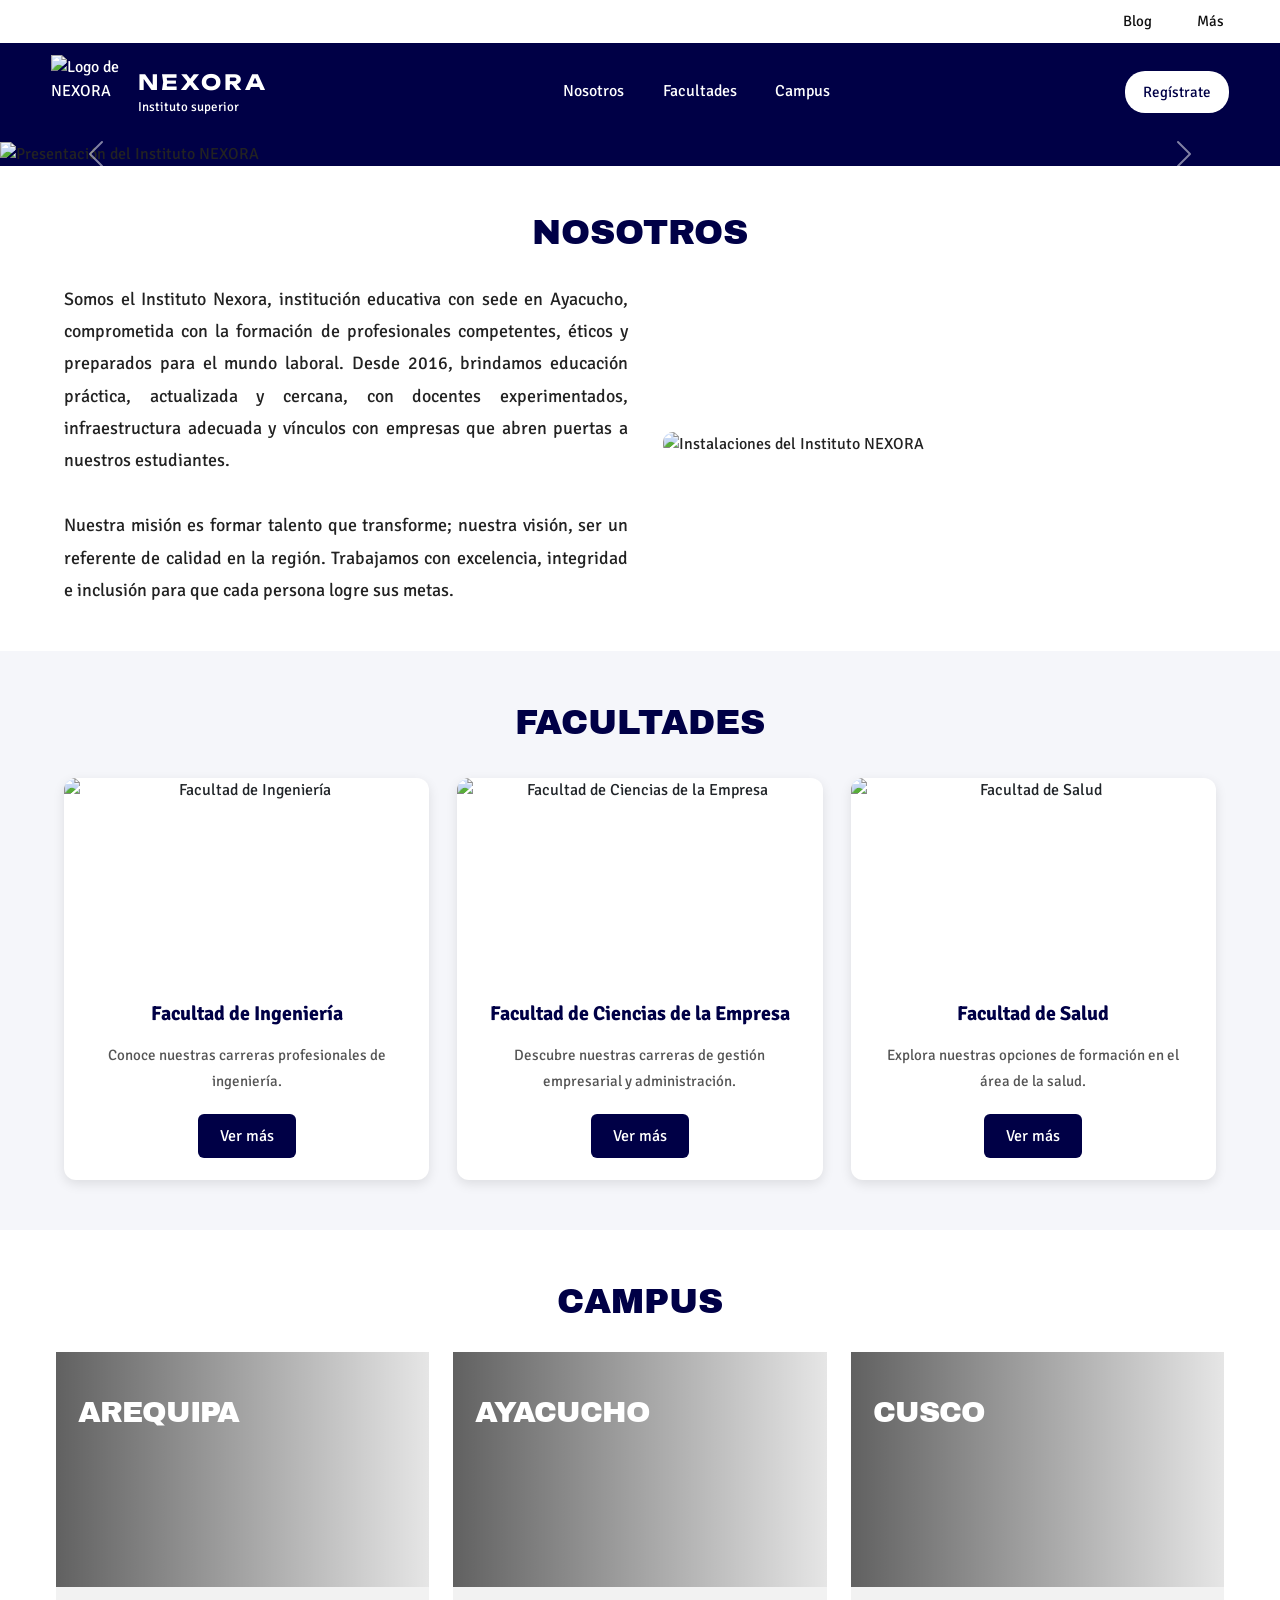
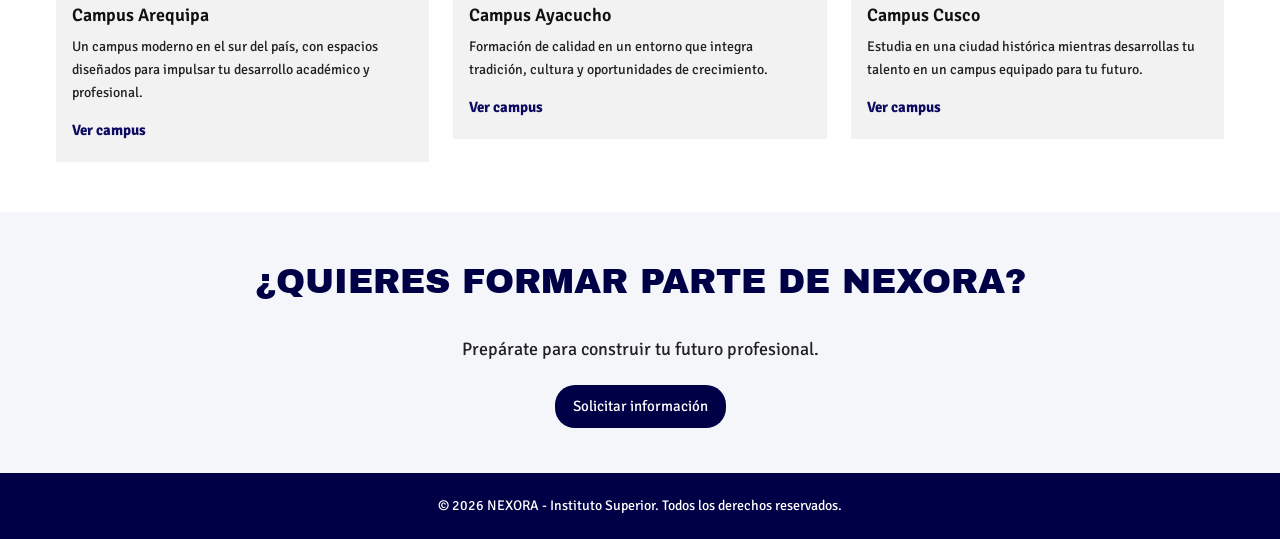
==== index.html @ b9e7db08 "primera pg" ====
<!DOCTYPE html>
<html lang="es">
<head>
    <meta charset="UTF-8">
    <meta name="viewport" content="width=device-width, initial-scale=1.0">
    <title>NEXORA</title>
    <!-- Bootstrap -->
    <link href="https://cdn.jsdelivr.net/npm/bootstrap@5.3.8/dist/css/bootstrap.min.css"
          rel="stylesheet">
    <script src="https://cdn.jsdelivr.net/npm/bootstrap@5.3.8/dist/js/bootstrap.bundle.min.js"></script>
    <!-- Fuentes -->
    <link rel="preconnect" href="https://fonts.googleapis.com">
    <link rel="preconnect" href="https://fonts.gstatic.com" crossorigin>
    <link href="https://fonts.googleapis.com/css2?family=Unbounded:wght@200..900&display=swap"
          rel="stylesheet">
    <link href="https://fonts.googleapis.com/css2?family=Signika:wght@300..700&display=swap"
          rel="stylesheet">
    <link href="https://fonts.googleapis.com/css2?family=Archivo+Black&display=swap"
          rel="stylesheet">

    <link rel="stylesheet" href="styles.css">
</head>
<body>
<header>
    <div class="inicio">
        <nav aria-label="Enlaces adicionales">
            <div class="desplegable">
                <a href="#" class="enlace">Blog</a>
                <div class="opciones">
                    <a href="#">Explorar</a>
                    <a href="#">Destacados</a>
                </div>
            </div>
            <div class="desplegable">
                <a href="#" class="enlace">Más</a>
                <div class="opciones">
                    <a href="#">Estudiantes</a>
                    <a href="#">Postulantes</a>
                    <a href="#">Docentes</a>
                </div>
            </div>
        </nav>
    </div>

    <div class="menu">
        <a href="#" class="marca">
            <img src="img/logo.png" alt="Logo de NEXORA">

            <div class="titulo">
                <p class="tit">NEXORA</p>
                <p class="subtitulo">Instituto superior</p>
            </div>
        </a>
        <nav class="navegacion" aria-label="Menú principal">
            <a href="#nosotros">Nosotros</a>
            <a href="#facultades">Facultades</a>
            <a href="#campus">Campus</a>
        </nav>
        <a href="registro.html" class="btn-registro">Regístrate</a>
    </div>
</header>

<main>

    <!-- CARRUSEL -->
    <section class="carrusel" aria-label="Presentación de NEXORA">
        <div id="carouselStacked"
             class="carousel slide"
             data-bs-ride="carousel"
             data-bs-interval="5000">

            <div class="carousel-inner">
                <div class="carousel-item active">
                    <img src="img/inicio.png"
                         class="d-block w-100"
                         alt="Presentación del Instituto NEXORA">
                </div>
                <div class="carousel-item">
                    <img src="img/segundo.png"
                         class="d-block w-100"
                         alt="Instalaciones del instituto">
                </div>
                <div class="carousel-item">
                    <img src="img/blog.png"
                         class="d-block w-100"
                         alt="Actividades de NEXORA">
                </div>
            </div>
            <button class="carousel-control-prev"
                    type="button"
                    data-bs-target="#carouselStacked"
                    data-bs-slide="prev"
                    aria-label="Imagen anterior">
                <span class="carousel-control-prev-icon"
                      aria-hidden="true"></span>
            </button>
            <button class="carousel-control-next"
                    type="button"
                    data-bs-target="#carouselStacked"
                    data-bs-slide="next"
                    aria-label="Imagen siguiente">
                <span class="carousel-control-next-icon"
                      aria-hidden="true"></span>
            </button>
        </div>
    </section>

    <section class="principal" id="nosotros">
        <h1>NOSOTROS</h1>
        <div class="contenido">
            <p>
                Somos el Instituto Nexora, institución educativa con sede
                en Ayacucho, comprometida con la formación de profesionales
                competentes, éticos y preparados para el mundo laboral.
                Desde 2016, brindamos educación práctica, actualizada y
                cercana, con docentes experimentados, infraestructura
                adecuada y vínculos con empresas que abren puertas a
                nuestros estudiantes.
                <br><br>
                Nuestra misión es formar talento que transforme; nuestra
                visión, ser un referente de calidad en la región.
                Trabajamos con excelencia, integridad e inclusión para
                que cada persona logre sus metas.
            </p>
            <img src="img/nosotros.jpeg"
                 alt="Instalaciones del Instituto NEXORA">
        </div>
    </section>

    <!-- FACULTADES -->
    <section class="facultad" id="facultades">
        <h1>FACULTADES</h1>
        <div class="contenedor">
            <article class="card facultad-card">
                <img src="img/inge.jpeg"
                     class="card-img-top"
                     alt="Facultad de Ingeniería">
                <div class="card-body">
                    <h2 class="card-title">Facultad de Ingeniería</h2>
                    <p class="card-text">
                        Conoce nuestras carreras profesionales de ingeniería.
                    </p>
                    <a href="#" class="btn btn-primary">Ver más</a>
                </div>
            </article>

            <article class="card facultad-card">
                <img src="img/admin.jpeg"
                     class="card-img-top"
                     alt="Facultad de Ciencias de la Empresa">
                <div class="card-body">
                    <h2 class="card-title">
                        Facultad de Ciencias de la Empresa
                    </h2>
                    <p class="card-text">
                        Descubre nuestras carreras de gestión empresarial
                        y administración.
                    </p>
                    <a href="#" class="btn btn-primary">Ver más</a>
                </div>
            </article>

            <article class="card facultad-card">
                <img src="img/salud.jpeg"
                     class="card-img-top"
                     alt="Facultad de Salud">
                <div class="card-body">
                    <h2 class="card-title">Facultad de Salud</h2>
                    <p class="card-text">
                        Explora nuestras opciones de formación en el área
                        de la salud.
                    </p>
                    <a href="salud.html" class="btn btn-primary">Ver más</a>
                </div>
            </article>
        </div>
    </section>

    <section class="campus-seccion" id="campus">
        <h1>CAMPUS</h1>
        <div class="campus">

            <!-- AREQUIPA -->
            <article class="campus-card">
                <div class="campus-imagen arequipa">
                    <div class="campus-titulo">
                        <h2>AREQUIPA</h2>
                    </div>
                </div>
                <div class="campus-contenido">
                    <h3>Campus Arequipa</h3>
                    <p>
                        Un campus moderno en el sur del país, con espacios
                        diseñados para impulsar tu desarrollo académico
                        y profesional.
                    </p>
                    <a href="#">Ver campus</a>
                </div>
            </article>
            
            <!-- AYACUCHO -->            
             <article class="campus-card">
                <div class="campus-imagen ayacucho">
                    <div class="campus-titulo">
                        <h2>AYACUCHO</h2>
                    </div>
                </div>
                <div class="campus-contenido">
                    <h3>Campus Ayacucho</h3>
                    <p>
                        Formación de calidad en un entorno que integra
                        tradición, cultura y oportunidades de crecimiento.
                    </p>
                    <a href="ayacucho.html">Ver campus</a>
                </div>
            </article>

            <!-- CUSCO -->            
             <article class="campus-card">
                <div class="campus-imagen cusco">
                    <div class="campus-titulo">
                        <h2>CUSCO</h2>
                    </div>
                </div>
                <div class="campus-contenido">
                    <h3>Campus Cusco</h3>
                    <p>
                        Estudia en una ciudad histórica mientras desarrollas
                        tu talento en un campus equipado para tu futuro.
                    </p>
                    <a href="#">Ver campus</a>
                </div>
            </article>
        </div>
    </section>

    <section class="registro" id="registro">
        <h1>¿QUIERES FORMAR PARTE DE NEXORA?</h1>
        <p>Prepárate para construir tu futuro profesional.</p>
        <a href="mailto:informes@nexora.edu.pe" class="btn-registro">
            Solicitar información
        </a>
    </section>
</main>

<footer class="footer">
    <p>&copy; 2026 NEXORA - Instituto Superior. Todos los derechos reservados.</p>
</footer>

<script src="script.js" defer></script>

</body>
</html>
---- styles.css ----
* {
    margin: 0;
    padding: 0;
    box-sizing: border-box;
}

html {
    scroll-behavior: smooth;
    scroll-padding-top: 20px;
}

body {
    width: 100%;
    overflow-x: hidden;
    background-color: #ffffff;
    color: #222222;
    font-family: "Signika", sans-serif;
}

img {
    max-width: 100%;
}

h1 {
    font-family: "Archivo Black", sans-serif;
    color: #000046;
    font-size: clamp(25px, 3vw, 35px);
    text-align: center;
    margin-bottom: 30px;
}

/*MENÚ SUPERIOR*/
header {
    width: 100%;
    display: flex;
    flex-direction: column;
}

.inicio {
    min-height: 42px;
    background-color: #ffffff;
    display: flex;
    justify-content: flex-end;
    align-items: center;
    padding: 5px 4%;
}

.inicio nav {
    display: flex;
    align-items: center;
    gap: 35px;
}

.desplegable {
    position: relative;
}

.desplegable > a {
    display: block;
    color: #111111;
    text-decoration: none;
    padding: 5px;
    font-size: 15px;
}

.desplegable > a:hover {
    color: #397fc0;
}

/* Submenú */
.opciones {
    display: none;
    position: absolute;
    background-color: white;
    min-width: 170px;
}

.opciones a {
    display: block;
    padding: 10px;
    color: black;
    text-decoration: none;
}

.opciones a:hover {
    background-color: #e7f0fa;
}

.desplegable:hover .opciones {
    display: block;
}

.menu {
    width: 100%;
    background-color: #000046;
    color: white;
    display: flex;
    justify-content: space-between;
    align-items: center;
    gap: 25px;
    padding: 12px 4%;
}

/* Logo y nombre */
.marca {
    display: flex;
    align-items: center;
    gap: 12px;

    /* Evita que un elemento se haga más pequeño */
    flex-shrink: 0;

    color: white;
    text-decoration: none;
}

.marca img {
    width: 75px;
    height: 75px;
    object-fit: contain;
}

.titulo {
    font-family: "Unbounded", sans-serif;
    margin: 0;
}

.titulo p {
    margin: 0;
}

.tit {
    font-size: 21px;
    font-weight: 700;
    letter-spacing: 3px;
}

.subtitulo {
    font-family: "Signika", sans-serif;
    font-size: 13px;
    margin-top: 4px;
}

.navegacion {
    display: flex;
    justify-content: center;
    align-items: center;
    gap: clamp(15px, 3vw, 45px);
}

.navegacion a {
    color: white;
    text-decoration: none;
    white-space: nowrap;
    padding: 10px 0;
    border-bottom: 2px solid transparent;
    transition: border-color 0.3s, color 0.3s;
}

.navegacion a:hover {
    color: #a9d7ff;
    border-bottom-color: white;
}

/* Botón de registro */

.btn-registro {
    /* Permite que un elemento se comporte como un elemento en línea */
    display: inline-block;

    flex-shrink: 0;
    background-color: white;
    color: #000046;
    text-decoration: none;
    text-align: center;
    border: none;
    border-radius: 20px;
    padding: 10px 18px;
    font-family: "Signika", sans-serif;
    font-size: 15px;
    transition: background-color 0.3s, color 0.3s;
}

.btn-registro:hover {
    background-color: #3987c7;
    color: white;
}

.carrusel {
    width: 100%;
    background-color: #000046;
}

.carrusel img {
    display: block;
    width: 100%;
    object-fit: cover;
    object-position: center;
}

/* NOSOTROS*/
.principal {
    width: 100%;
    background-color: white;
    padding: 45px 5%;
}

.principal h1 {
    margin-bottom: 30px;
}

.contenido {
    display: flex;
    align-items: center;
    justify-content: space-between;
    gap: 35px;
}

.contenido p {
    flex: 1;
    min-width: 0;

    margin: 0;
    font-size: 18px;
    line-height: 1.8;
    text-align: justify;
}

.contenido img {
    width: 48%;
    max-width: 600px;
    max-height: 400px;
    object-fit: cover;
    border-radius: 10px;
}


/* SECCIÓN */

.facultad {
    width: 100%;
    padding: 50px 5%;
    background-color: #f5f6fa;
    text-align: center;
}

.facultad h1 {
    margin-bottom: 35px;
}

.contenedor {
    display: grid;
    grid-template-columns: repeat(3, minmax(0, 1fr));
    gap: 28px;
    align-items: stretch;
}

/* Especificidad para no afectar otras tarjetas */
.facultad .facultad-card {
    width: 100%;
    min-width: 0;
    height: 100%;
    border: none;
    border-radius: 12px;
    overflow: hidden;
    background-color: white;
    box-shadow: 0 4px 12px rgba(0, 0, 0, 0.10);
    transition: transform 0.3s, box-shadow 0.3s;
}

.facultad .card-img-top {
    display: block;
    width: 100%;
    height: 200px;
    object-fit: cover;
}

.facultad .card-body {
    padding: 22px;
    display: flex;
    flex-direction: column;
    align-items: center;
}

.facultad .card-title {
    color: #000046;
    font-family: "Signika", sans-serif;
    font-size: 20px;
    font-weight: 700;
    line-height: 1.4;
    margin-bottom: 15px;
}

.facultad .card-text {
    color: #555555;
    font-size: 15px;
    line-height: 1.7;
    margin-bottom: 20px;
}

.facultad .btn {
    background-color: #000046;
    border: none;
    border-radius: 6px;
    padding: 10px 22px;
    margin-top: auto;
}

.facultad .btn:hover {
    background-color: #252575;
}

.facultad .facultad-card:hover {
    transform: translateY(-6px);
    box-shadow: 0 10px 22px rgba(0, 0, 0, 0.16);
}

/* CAMPUS */
.campus-seccion {
    width: 100%;
    padding: 50px 4.4%;
    background-color: #ffffff;
}

.campus-seccion h1 {
    margin-bottom: 30px;
}

.campus {
    display: grid;
    grid-template-columns: repeat(3, minmax(0, 1fr));
    gap: 24px;
    align-items: start;
}

.campus-card {
    min-width: 0;
    overflow: hidden;
    background-color: #f2f2f2;
    border: none;
    border-radius: 0;
}

/* Imagen del campus */
.campus-imagen {
    width: 100%;
    height: 235px;
    background-size: cover;
    background-position: center;
    background-repeat: no-repeat;
    position: relative;
    display: flex;
    align-items: flex-start;
}

.campus-imagen::before {
    content: "";
    position: absolute;
    inset: 0;

    background: linear-gradient(
        90deg,
        rgba(0, 0, 0, 0.60),
        rgba(0, 0, 0, 0.05)
    );
}

.arequipa {
    background-image: url(img/are.png);
}

.ayacucho {
    background-image: url(img/aya.png);
}

.cusco {
    background-image: url(img/cusco.png);
}

/* Títulos imágenes */
.campus-titulo {
    position: relative;
    z-index: 1;
    padding: 35px 22px;
    color: white;
}

.campus-titulo h2 {
    margin-top: 8px;
    font-family: "Archivo Black", sans-serif;
    font-size: clamp(22px, 2.3vw, 34px);
    letter-spacing: -1px;
    line-height: 1.2;
    color: white;
}

.campus-contenido {
    padding: 18px 16px 20px;
}

.campus-contenido h3 {
    color: #111111;
    font-size: 18px;
    font-weight: 600;
    margin-bottom: 8px;
}

.campus-contenido p {
    color: #222222;
    font-size: 14px;
    line-height: 1.65;
    margin-bottom: 14px;
}

.campus-contenido a {
    display: inline-flex;
    align-items: center;
    gap: 12px;

    color: #0c0b61;
    text-decoration: none;
    font-size: 15px;
    font-weight: 700;
}

.campus-contenido a span {
    display: inline-block;
    font-size: 21px;
    transition: transform 0.3s;
}

.campus-contenido a:hover {
    color: #00588b;
}

.campus-contenido a:hover span {
    transform: translate(4px, -4px);
}


/* REGISTRO */

.registro {
    background-color: #f5f6fa;
    padding: 45px 5%;
    text-align: center;
}

.registro h1 {
    line-height: 1.4;
}

.registro p {
    font-size: 18px;
    margin-bottom: 22px;
}

.registro .btn-registro {
    background-color: #000046;
    color: white;
}

.registro .btn-registro:hover {
    background-color: #3987c7;
}

.footer {
    background-color: #000046;
    color: white;
    text-align: center;
    padding: 22px 15px;
}

.footer p {
    font-size: 14px;
    margin: 0;
    line-height: 1.6;
}

/* TABLETS */
@media (max-width: 992px) {
    .menu {
        flex-wrap: wrap;
        justify-content: center;
        gap: 20px 30px;
    }

    .marca {
        margin-right: auto;
    }

    .navegacion {
        gap: 25px;
    }

    .contenedor {
        grid-template-columns: repeat(2, minmax(0, 1fr));
    }

    .campus {
        grid-template-columns: repeat(2, minmax(0, 1fr));
    }

    .contenido {
        gap: 25px;
    }

    .contenido p {
        font-size: 17px;
    }

    .contenido img {
        width: 45%;
    }
}

/* CELULARES */
@media (max-width: 600px) {
    body {
        width: 100%;
    }

    h1 {
        font-size: 25px;
        margin-bottom: 22px;
    }

    /* Menú superior */
    .inicio {
        justify-content: center;
        padding: 8px 15px;
    }

    .inicio nav {
        justify-content: center;
        gap: 30px;
    }

    .opciones {
        min-width: 150px;
    }

    /* Menú principal vertical */
    .menu {
        flex-direction: column;
        align-items: center;
        gap: 18px;
        padding: 18px 15px 22px;
    }

    .marca {
        margin: 0;
        justify-content: center;
    }

    .marca img {
        width: 60px;
        height: 60px;
    }

    .tit {
        font-size: 20px;
        letter-spacing: 2px;
    }

    .subtitulo {
        font-size: 12px;
    }

    .navegacion {
        width: 100%;
        flex-wrap: wrap;
        justify-content: center;
        gap: 12px 24px;
    }

    .navegacion a {
        font-size: 15px;
        padding: 5px 0;
    }

    .menu > .btn-registro {
        padding: 9px 22px;
    }

    /* Carrusel */
    .carrusel img {
        height: 250px;
        object-fit: cover;
    }

    .carousel-control-prev,
    .carousel-control-next {
        width: 12%;
    }

    .principal {
        padding: 32px 20px;
    }

    .contenido {
        flex-direction: column;
        align-items: stretch;
        gap: 22px;
    }

    .contenido p {
        width: 100%;
        font-size: 16px;
        line-height: 1.75;
        text-align: left;
    }

    .contenido img {
        width: 100%;
        max-width: none;
        max-height: 300px;
        margin: 0;
        object-fit: cover;
    }

    .facultad {
        padding: 35px 20px;
    }

    .contenedor {
        grid-template-columns: minmax(0, 1fr);
        gap: 22px;
    }

    .facultad .facultad-card {
        width: 100%;
        max-width: 420px;
        justify-self: center;
    }

    .facultad .card-img-top {
        height: 210px;
    }

    .facultad .card-body {
        padding: 22px 18px;
    }

    .facultad .card-title {
        font-size: 19px;
    }

    .campus-seccion {
        padding: 35px 20px;
    }

    .campus {
        grid-template-columns: minmax(0, 1fr);
        gap: 24px;
    }

    .campus-card {
        width: 100%;
    }

    .campus-imagen {
        height: 220px;
    }

    .campus-titulo {
        padding: 30px 20px;
    }

    .campus-titulo h2 {
        font-size: 29px;
    }

    .campus-contenido {
        padding: 18px;
    }

    .campus-contenido h3 {
        font-size: 18px;
    }

    .campus-contenido p {
        font-size: 15px;
        line-height: 1.7;
    }

    .registro {
        padding: 35px 20px;
    }

    .registro p {
        font-size: 16px;
        line-height: 1.6;
    }

    .footer {
        padding: 20px 15px;
    }

    .footer p {
        font-size: 12px;
    }
}
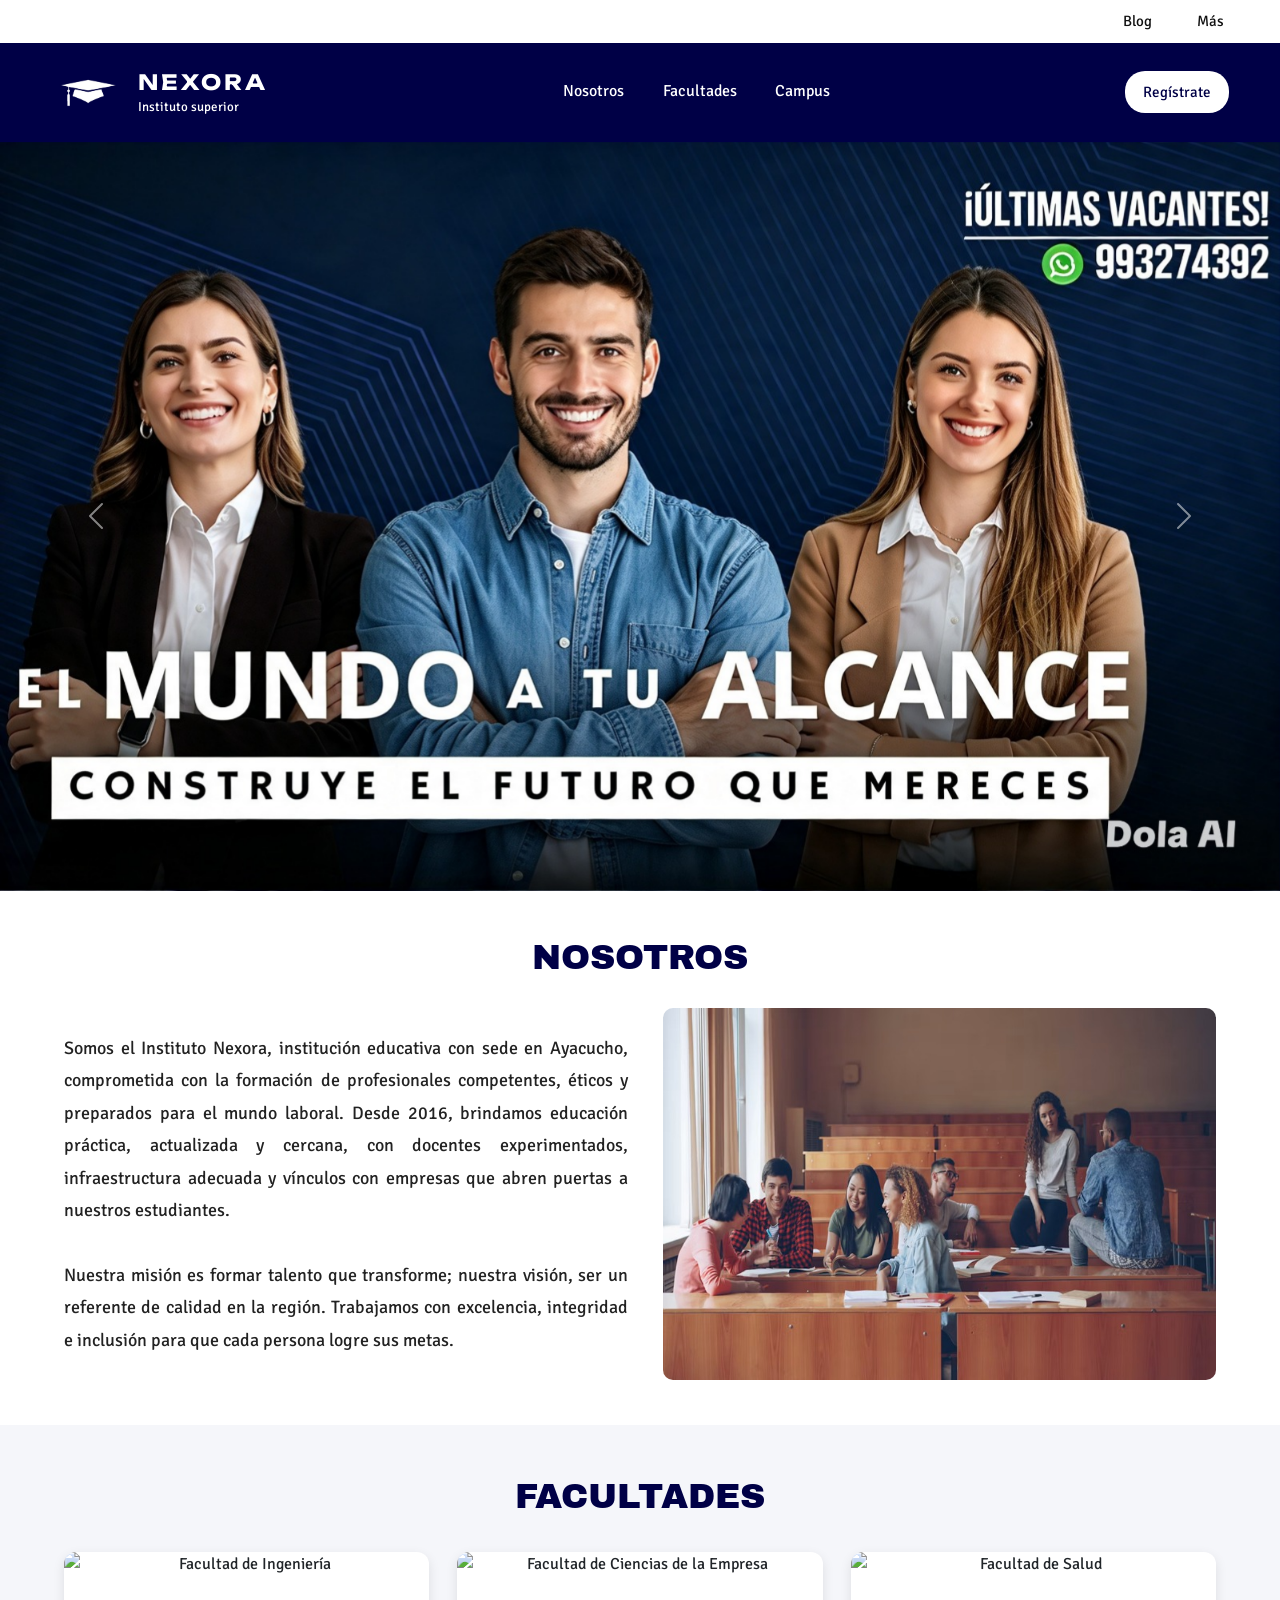
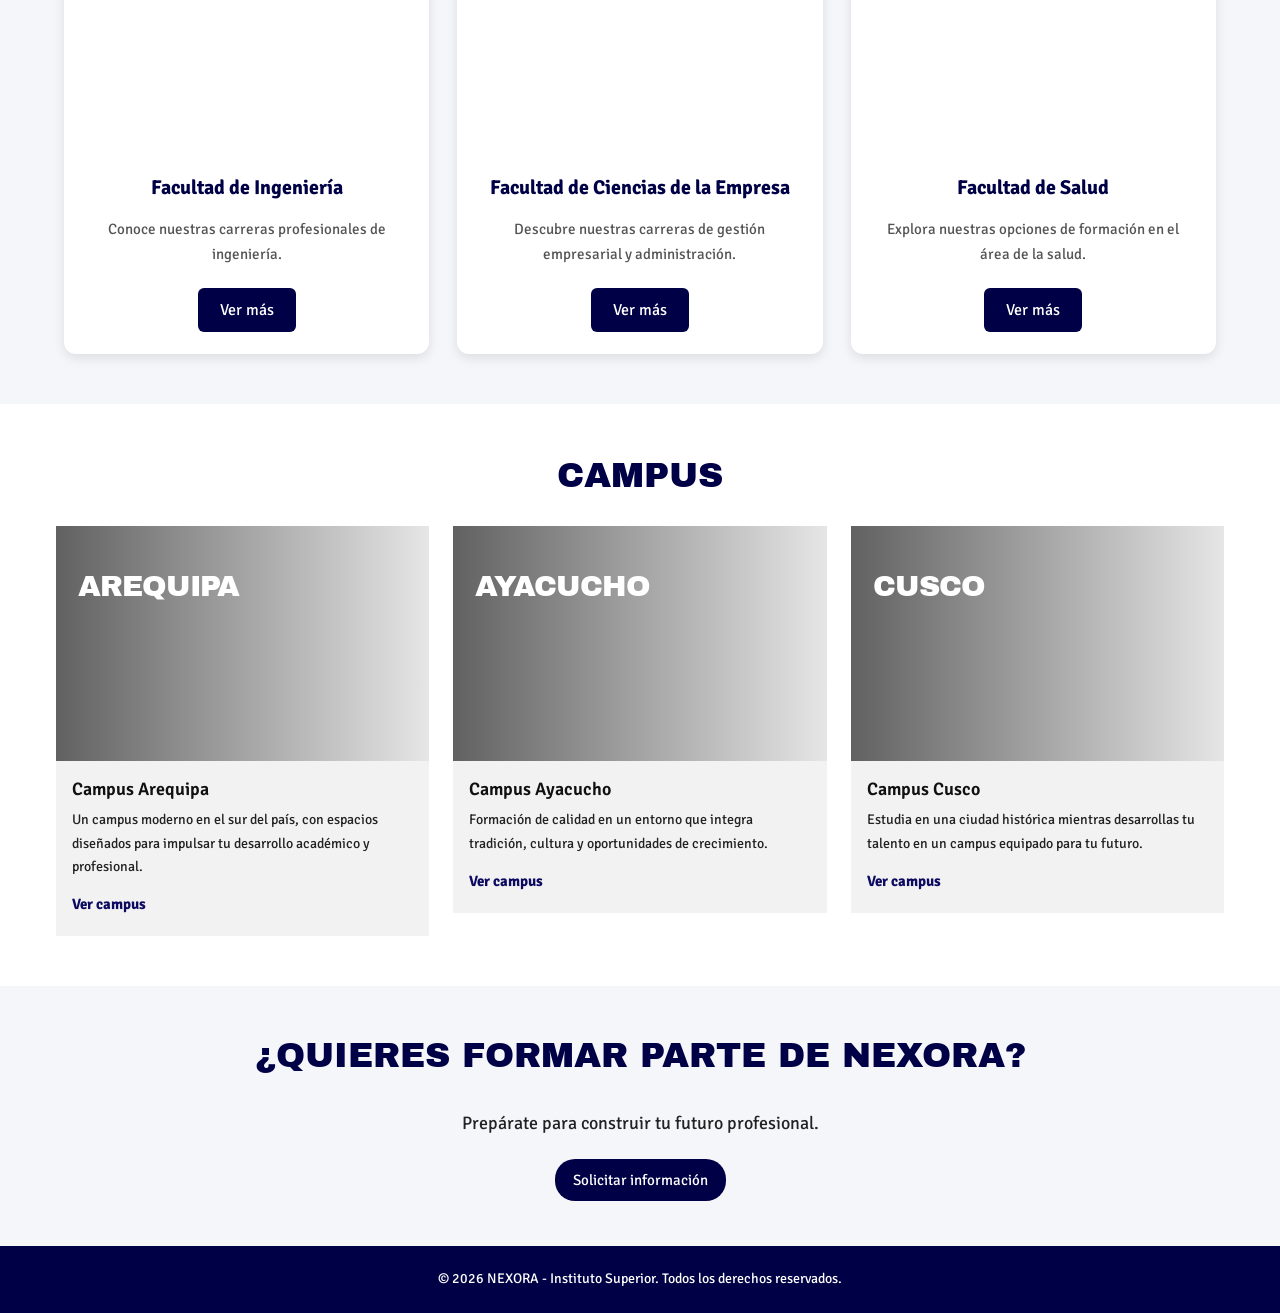
==== commit e44d48eb: "Fix HTML encoding issues in index.html" ====
--- a/index.html
+++ b/index.html
@@ -44,7 +44,7 @@
 
     <div class="menu">
         <a href="#" class="marca">
-            <img src="img/logo.png" alt="Logo de NEXORA">
+            <img src="logo.png" alt="Logo de NEXORA">
 
             <div class="titulo">
                 <p class="tit">NEXORA</p>
@@ -71,17 +71,17 @@
 
             <div class="carousel-inner">
                 <div class="carousel-item active">
-                    <img src="img/inicio.png"
+                    <img src="inicio.png"
                          class="d-block w-100"
                          alt="Presentación del Instituto NEXORA">
                 </div>
                 <div class="carousel-item">
-                    <img src="img/segundo.png"
+                    <img src="segundo.png"
                          class="d-block w-100"
                          alt="Instalaciones del instituto">
                 </div>
                 <div class="carousel-item">
-                    <img src="img/blog.png"
+                    <img src="blog.png"
                          class="d-block w-100"
                          alt="Actividades de NEXORA">
                 </div>
@@ -122,7 +122,7 @@
                 Trabajamos con excelencia, integridad e inclusión para
                 que cada persona logre sus metas.
             </p>
-            <img src="img/nosotros.jpeg"
+            <img src="nosotros.jpeg"
                  alt="Instalaciones del Instituto NEXORA">
         </div>
     </section>
@@ -250,4 +250,4 @@
 <script src="script.js" defer></script>
 
 </body>
-</html>+</html>
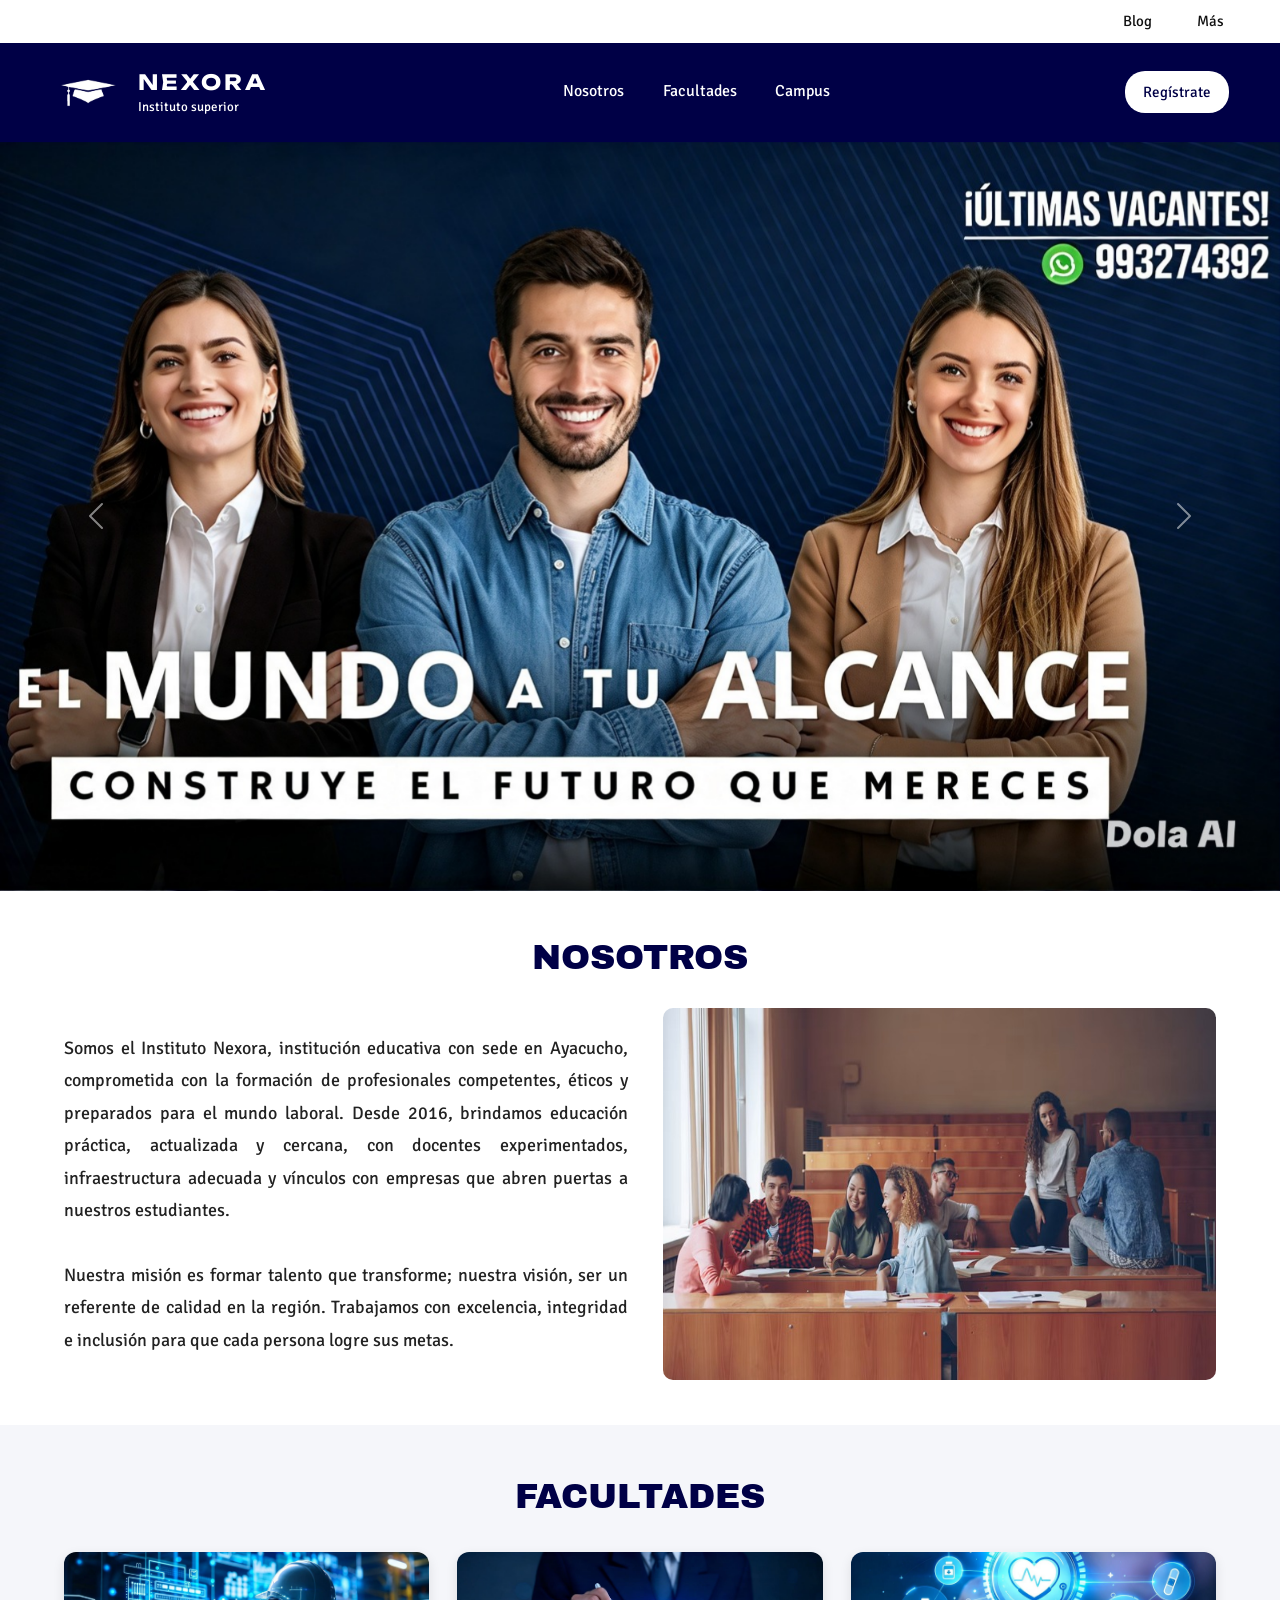
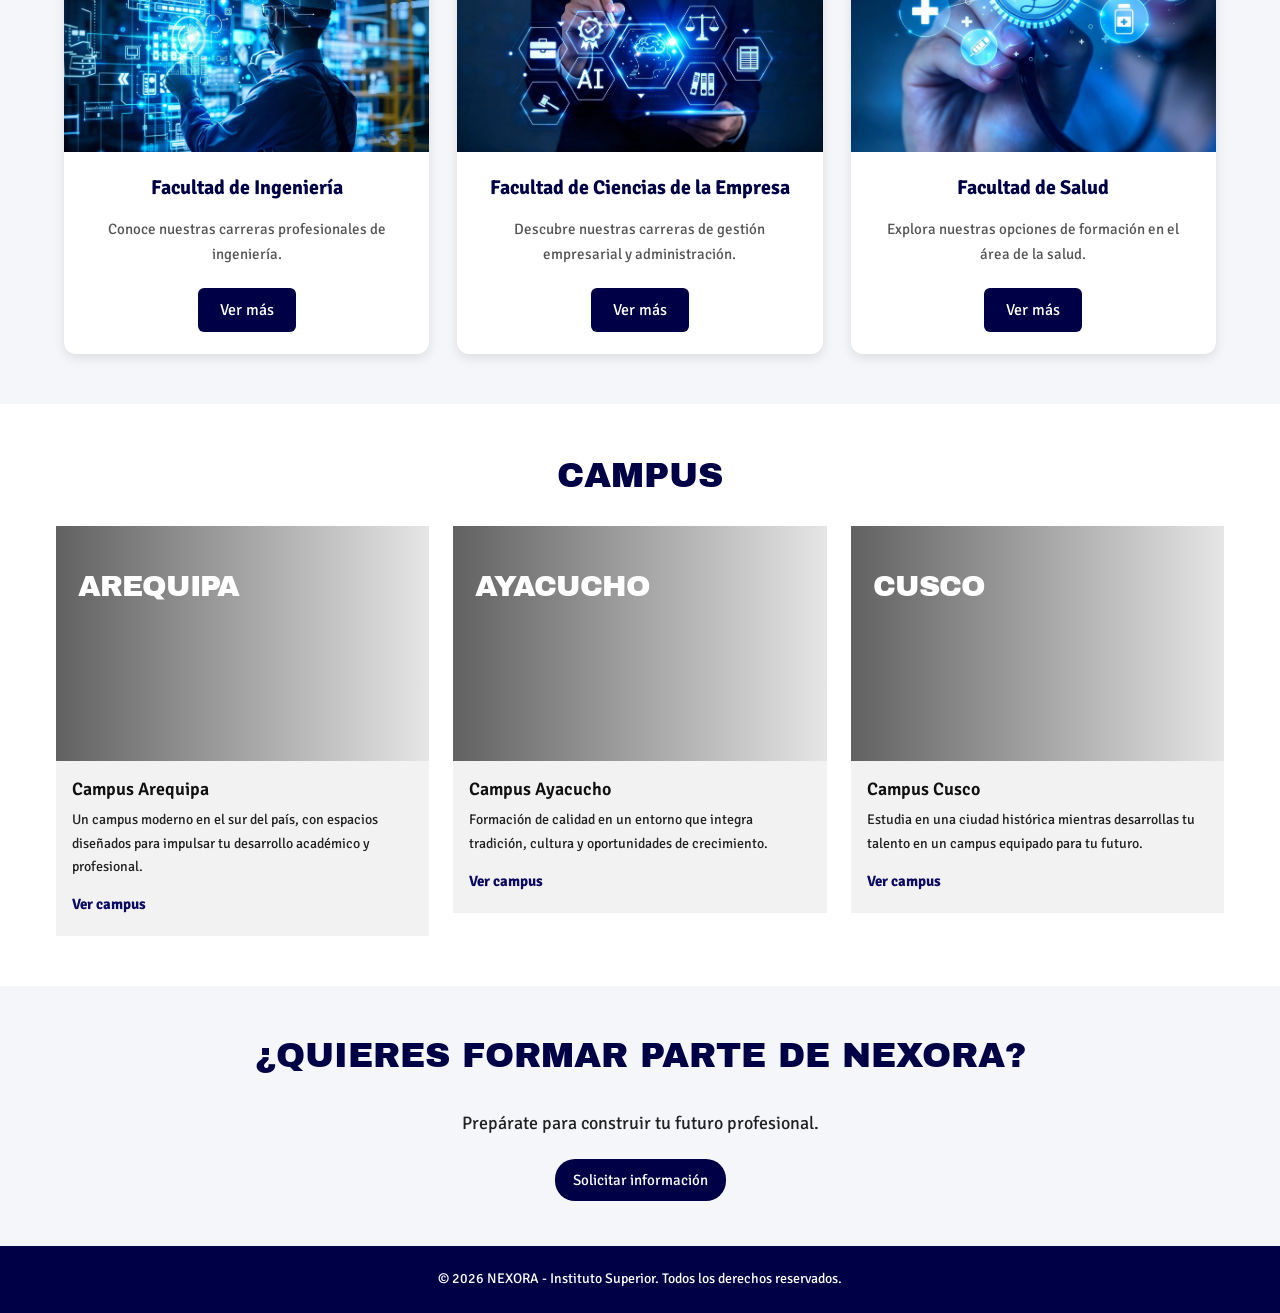
==== commit 0d3abc5e: "Fix HTML encoding issues in index.html" ====
--- a/index.html
+++ b/index.html
@@ -132,7 +132,7 @@
         <h1>FACULTADES</h1>
         <div class="contenedor">
             <article class="card facultad-card">
-                <img src="img/inge.jpeg"
+                <img src="inge.jpeg"
                      class="card-img-top"
                      alt="Facultad de Ingeniería">
                 <div class="card-body">
@@ -145,7 +145,7 @@
             </article>
 
             <article class="card facultad-card">
-                <img src="img/admin.jpeg"
+                <img src="admin.jpeg"
                      class="card-img-top"
                      alt="Facultad de Ciencias de la Empresa">
                 <div class="card-body">
@@ -161,7 +161,7 @@
             </article>
 
             <article class="card facultad-card">
-                <img src="img/salud.jpeg"
+                <img src="salud.jpeg"
                      class="card-img-top"
                      alt="Facultad de Salud">
                 <div class="card-body">
@@ -237,7 +237,7 @@
     <section class="registro" id="registro">
         <h1>¿QUIERES FORMAR PARTE DE NEXORA?</h1>
         <p>Prepárate para construir tu futuro profesional.</p>
-        <a href="mailto:informes@nexora.edu.pe" class="btn-registro">
+        <a href="#" class="btn-registro">
             Solicitar información
         </a>
     </section>
